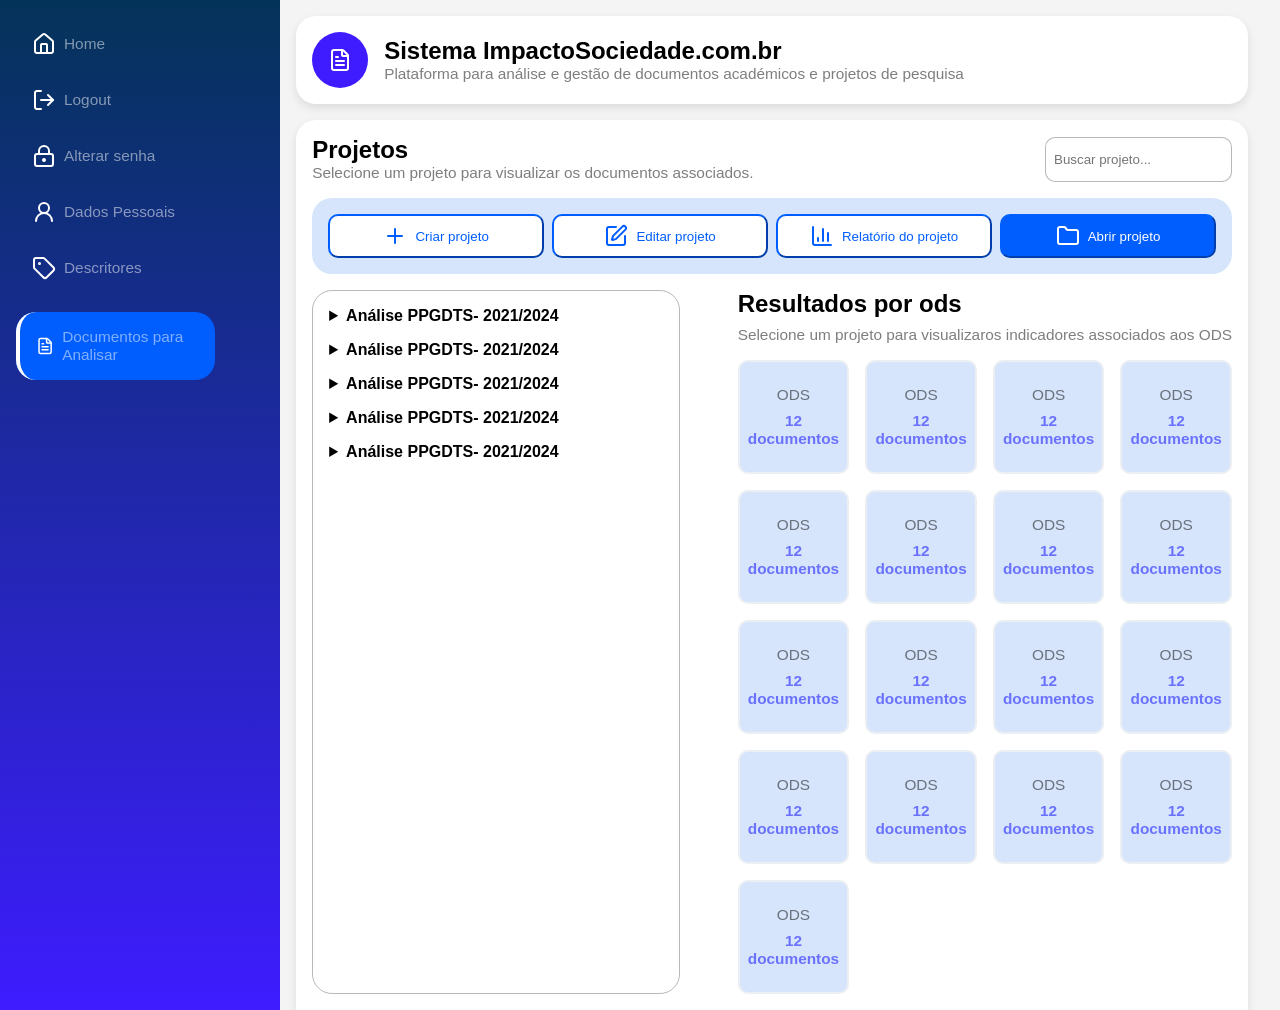
==== index.html @ 9b04154f "feat: add the base of the project" ====
<!doctype html>
<html lang="en">
  <head>
    <meta charset="UTF-8" />
    <meta name="viewport" content="width=device-width, initial-scale=1.0" />
    <title>Sistema ImpactoSociedade</title>
    <link rel="stylesheet" href="css/global.css" />
    <link rel="stylesheet" href="css/style.css" />
  </head>
  <body>
    <aside>
      <nav>
        <div class="links-container">
          <ul class="links">
            <li>
              <svg
                xmlns="http://www.w3.org/2000/svg"
                width="24"
                height="24"
                viewBox="0 0 24 24"
                fill="none"
                stroke="currentColor"
                stroke-width="2"
                stroke-linecap="round"
                stroke-linejoin="round"
                class="lucide lucide-house-icon lucide-house"
              >
                <path d="M15 21v-8a1 1 0 0 0-1-1h-4a1 1 0 0 0-1 1v8" />
                <path
                  d="M3 10a2 2 0 0 1 .709-1.528l7-6a2 2 0 0 1 2.582 0l7 6A2 2 0 0 1 21 10v9a2 2 0 0 1-2 2H5a2 2 0 0 1-2-2z"
                />
              </svg>
              <p class="link-name">Home</p>
            </li>
            <li>
              <svg
                xmlns="http://www.w3.org/2000/svg"
                width="24"
                height="24"
                viewBox="0 0 24 24"
                fill="none"
                stroke="currentColor"
                stroke-width="2"
                stroke-linecap="round"
                stroke-linejoin="round"
                class="lucide lucide-log-out-icon lucide-log-out"
              >
                <path d="m16 17 5-5-5-5" />
                <path d="M21 12H9" />
                <path d="M9 21H5a2 2 0 0 1-2-2V5a2 2 0 0 1 2-2h4" />
              </svg>
              <p class="link-name">Logout</p>
            </li>
            <li>
              <svg
                xmlns="http://www.w3.org/2000/svg"
                width="24"
                height="24"
                viewBox="0 0 24 24"
                fill="none"
                stroke="currentColor"
                stroke-width="2"
                stroke-linecap="round"
                stroke-linejoin="round"
                class="lucide lucide-lock-keyhole-icon lucide-lock-keyhole"
              >
                <circle cx="12" cy="16" r="1" />
                <rect x="3" y="10" width="18" height="12" rx="2" />
                <path d="M7 10V7a5 5 0 0 1 10 0v3" />
              </svg>
              <p class="link-name">Alterar senha</p>
            </li>
            <li>
              <svg
                xmlns="http://www.w3.org/2000/svg"
                width="24"
                height="24"
                viewBox="0 0 24 24"
                fill="none"
                stroke="currentColor"
                stroke-width="2"
                stroke-linecap="round"
                stroke-linejoin="round"
                class="lucide lucide-user-round-icon lucide-user-round"
              >
                <circle cx="12" cy="8" r="5" />
                <path d="M20 21a8 8 0 0 0-16 0" />
              </svg>
              <p class="link-name">Dados Pessoais</p>
            </li>
            <li>
              <svg
                xmlns="http://www.w3.org/2000/svg"
                width="24"
                height="24"
                viewBox="0 0 24 24"
                fill="none"
                stroke="currentColor"
                stroke-width="2"
                stroke-linecap="round"
                stroke-linejoin="round"
                class="lucide lucide-tag-icon lucide-tag"
              >
                <path
                  d="M12.586 2.586A2 2 0 0 0 11.172 2H4a2 2 0 0 0-2 2v7.172a2 2 0 0 0 .586 1.414l8.704 8.704a2.426 2.426 0 0 0 3.42 0l6.58-6.58a2.426 2.426 0 0 0 0-3.42z"
                />
                <circle cx="7.5" cy="7.5" r=".5" fill="currentColor" />
              </svg>
              <p class="link-name">Descritores</p>
            </li>
            <li class="to-analise-link">
              <div class="to-analise-link-container">
                <svg
                  xmlns="http://www.w3.org/2000/svg"
                  width="24"
                  height="24"
                  viewBox="0 0 24 24"
                  fill="none"
                  stroke="currentColor"
                  stroke-width="2"
                  stroke-linecap="round"
                  stroke-linejoin="round"
                  class="lucide lucide-file-text-icon lucide-file-text"
                >
                  <path
                    d="M6 22a2 2 0 0 1-2-2V4a2 2 0 0 1 2-2h8a2.4 2.4 0 0 1 1.704.706l3.588 3.588A2.4 2.4 0 0 1 20 8v12a2 2 0 0 1-2 2z"
                  />
                  <path d="M14 2v5a1 1 0 0 0 1 1h5" />
                  <path d="M10 9H8" />
                  <path d="M16 13H8" />
                  <path d="M16 17H8" />
                </svg>
                <p class="link-name">Documentos para Analisar</p>
              </div>
            </li>
          </ul>
        </div>
      </nav>
    </aside>
    <main>
      <header>
        <div class="header-content">
          <div class="logo-container">
            <svg
              xmlns="http://www.w3.org/2000/svg"
              width="24"
              height="24"
              viewBox="0 0 24 24"
              fill="none"
              stroke="currentColor"
              stroke-width="2"
              stroke-linecap="round"
              stroke-linejoin="round"
              class="lucide lucide-file-text-icon lucide-file-text"
            >
              <path
                d="M6 22a2 2 0 0 1-2-2V4a2 2 0 0 1 2-2h8a2.4 2.4 0 0 1 1.704.706l3.588 3.588A2.4 2.4 0 0 1 20 8v12a2 2 0 0 1-2 2z"
              />
              <path d="M14 2v5a1 1 0 0 0 1 1h5" />
              <path d="M10 9H8" />
              <path d="M16 13H8" />
              <path d="M16 17H8" />
            </svg>
          </div>
          <div class="title-info-container">
            <h1 class="title">Sistema ImpactoSociedade.com.br</h1>
            <p class="subtitle">
              Plataforma para análise e gestão de documentos académicos e
              projetos de pesquisa
            </p>
          </div>
        </div>
      </header>
      <section id="projects">
        <div class="projects-content">
          <div class="title-desc">
            <h1 class="title">Projetos</h1>
            <p class="subtitle">
              Selecione um projeto para visualizar os documentos associados.
            </p>
          </div>
          <input
            id="search-projects"
            type="text"
            placeholder="Buscar projeto..."
          />
        </div>
        <div class="actions-container">
          <div class="actions">
            <button class="action">
              <svg
                xmlns="http://www.w3.org/2000/svg"
                width="24"
                height="24"
                viewBox="0 0 24 24"
                fill="none"
                stroke="currentColor"
                stroke-width="2"
                stroke-linecap="round"
                stroke-linejoin="round"
                class="lucide lucide-plus-icon lucide-plus"
              >
                <path d="M5 12h14" />
                <path d="M12 5v14" /></svg
              >Criar projeto</button
            ><button class="action">
              <svg
                xmlns="http://www.w3.org/2000/svg"
                width="24"
                height="24"
                viewBox="0 0 24 24"
                fill="none"
                stroke="currentColor"
                stroke-width="2"
                stroke-linecap="round"
                stroke-linejoin="round"
                class="lucide lucide-square-pen-icon lucide-square-pen"
              >
                <path
                  d="M12 3H5a2 2 0 0 0-2 2v14a2 2 0 0 0 2 2h14a2 2 0 0 0 2-2v-7"
                />
                <path
                  d="M18.375 2.625a1 1 0 0 1 3 3l-9.013 9.014a2 2 0 0 1-.853.505l-2.873.84a.5.5 0 0 1-.62-.62l.84-2.873a2 2 0 0 1 .506-.852z"
                /></svg
              >Editar projeto</button
            ><button class="action">
              <svg
                xmlns="http://www.w3.org/2000/svg"
                width="24"
                height="24"
                viewBox="0 0 24 24"
                fill="none"
                stroke="currentColor"
                stroke-width="2"
                stroke-linecap="round"
                stroke-linejoin="round"
                class="lucide lucide-chart-column-icon lucide-chart-column"
              >
                <path d="M3 3v16a2 2 0 0 0 2 2h16" />
                <path d="M18 17V9" />
                <path d="M13 17V5" />
                <path d="M8 17v-3" /></svg
              >Relatório do projeto</button
            ><button class="action open-project">
              <svg
                xmlns="http://www.w3.org/2000/svg"
                width="24"
                height="24"
                viewBox="0 0 24 24"
                fill="none"
                stroke="currentColor"
                stroke-width="2"
                stroke-linecap="round"
                stroke-linejoin="round"
                class="lucide lucide-folder-icon lucide-folder"
              >
                <path
                  d="M20 20a2 2 0 0 0 2-2V8a2 2 0 0 0-2-2h-7.9a2 2 0 0 1-1.69-.9L9.6 3.9A2 2 0 0 0 7.93 3H4a2 2 0 0 0-2 2v13a2 2 0 0 0 2 2Z"
                /></svg
              >Abrir projeto
            </button>
          </div>
        </div>
        <div class="analysis-results-container">
          <div class="analysis-container">
            <div class="details-container">
              <details>
                <summary>Análise PPGDTS- 2021/2024</summary>
                <p>Este texto aparece quando o usuário clica.</p>
              </details>
              <details>
                <summary>Análise PPGDTS- 2021/2024</summary>
                <p>Este texto aparece quando o usuário clica.</p>
              </details>
              <details>
                <summary>Análise PPGDTS- 2021/2024</summary>
                <p>Este texto aparece quando o usuário clica.</p>
              </details>
              <details>
                <summary>Análise PPGDTS- 2021/2024</summary>
                <p>Este texto aparece quando o usuário clica.</p>
              </details>
              <details>
                <summary>Análise PPGDTS- 2021/2024</summary>
                <p>Este texto aparece quando o usuário clica.</p>
              </details>
            </div>
          </div>
          <div class="results-container">
            <div class="projects-title-container">
              <h1>Resultados por ods</h1>
              <p>
                Selecione um projeto para visualizaros indicadores associados
                aos ODS
              </p>
            </div>
            <div class="dashboard-content">
        <div class="statistics">
          <div class="card-statistics">
            <p>ODS</p>
            <p class="desc-card">12 documentos</p>
          </div><div class="card-statistics">
            <p>ODS</p>
            <p class="desc-card">12 documentos</p>
          </div><div class="card-statistics">
            <p>ODS</p>
            <p class="desc-card">12 documentos</p>
          </div><div class="card-statistics">
            <p>ODS</p>
            <p class="desc-card">12 documentos</p>
          </div><div class="card-statistics">
            <p>ODS</p>
            <p class="desc-card">12 documentos</p>
          </div><div class="card-statistics">
            <p>ODS</p>
            <p class="desc-card">12 documentos</p>
          </div><div class="card-statistics">
            <p>ODS</p>
            <p class="desc-card">12 documentos</p>
          </div><div class="card-statistics">
            <p>ODS</p>
            <p class="desc-card">12 documentos</p>
          </div><div class="card-statistics">
            <p>ODS</p>
            <p class="desc-card">12 documentos</p>
          </div><div class="card-statistics">
            <p>ODS</p>
            <p class="desc-card">12 documentos</p>
          </div><div class="card-statistics">
            <p>ODS</p>
            <p class="desc-card">12 documentos</p>
          </div><div class="card-statistics">
            <p>ODS</p>
            <p class="desc-card">12 documentos</p>
          </div><div class="card-statistics">
            <p>ODS</p>
            <p class="desc-card">12 documentos</p>
          </div><div class="card-statistics">
            <p>ODS</p>
            <p class="desc-card">12 documentos</p>
          </div><div class="card-statistics">
            <p>ODS</p>
            <p class="desc-card">12 documentos</p>
          </div><div class="card-statistics">
            <p>ODS</p>
            <p class="desc-card">12 documentos</p>
          </div><div class="card-statistics">
            <p>ODS</p>
            <p class="desc-card">12 documentos</p>
          </div>
          
        </div>
          </div>
        </div>
      </section>
    </main>
  </body>
</html>
---- css/global.css ----
:root {
    --space-xs: 0.25rem;
    --space-sm: 0.5rem;
    --space-md: 1rem;
    --space-lg: 1.5rem;
    --space-xl: 2rem;

    --color-grey: #f2f2f2c9;
    --color-dark-grey: #a5a5a5c9;
    --dark-blue: #043359;
    --blue: #3e1cff;
    --ligth-blue: #005eff;
}

* {
    margin: 0;
    padding: 0;
    box-sizing: border-box;
    font-family: Arial, Helvetica, sans-serif;
}

html,
body {
    min-height: 100vh;
}

body {
    display: flex;
    gap: var(--space-md);
    background-color: var(--color-grey);
}

h1,
h2,
h3 {
    font-weight: bold;
}

h1 {
    font-size: clamp(1.3rem, 2vw, 1.5rem);
}

h2 {
    font-size: clamp(1.1rem, 2vw, 1.2rem);
}

p {
    font-size: clamp(0.95rem, 1.2vw, 1rem);
    opacity: 0.5;
}

small {
    font-size: clamp(0.8rem, 1vw, 0.875rem);
}

aside {
    background: linear-gradient(to bottom, var(--dark-blue), var(--blue));
    padding: var(--space-md) 0;
    flex-shrink: 0;
}

.links-container {
    padding: var(--space-md);
}

ul {
    list-style: none;
    color: #fff;
}

.links {
    display: flex;
    flex-direction: column;
    gap: var(--space-xl);
}

li {
    display: flex;
    align-items: center;
    gap: var(--space-sm);
}

.to-analise-link-container {
    display: flex;
    align-items: center;
    gap: var(--space-sm);
    padding: var(--space-md);
    border-left: 4px solid #fff;
    border-radius: 20px;
}

.to-analise-link {
    width: 80%;
    background-color: var(--ligth-blue);
    border-radius: 20px;
}

.link-name:hover {
    text-decoration: underline;
}

.links li:not([class]) {
    padding-left: var(--space-md);
}

main {
    flex: 1;
    min-width: 0;
    display: flex;
    flex-direction: column;
    gap: var(--space-md);
    margin-top: var(--space-md);
    padding-right: var(--space-xl);
}

header {
    width: 100%;
    background-color: #fff;
    padding: var(--space-md);
    border-radius: 20px;
    box-shadow: 0 4px 10px rgba(0, 0, 0, 0.1);
}

.header-content {
    display: flex;
    align-items: center;
    gap: var(--space-md);
    min-width: 0;
}

.logo-container {
    background-color: var(--blue);
    padding: var(--space-md);
    border-radius: 50%;
    display: flex;
    align-items: center;
    justify-content: center;
    color: #fff;
    aspect-ratio: 1 / 1;
    flex-shrink: 0;
}

.title {
    min-width: 0;
    overflow-wrap: anywhere;
}

@media (max-width: 768px) {
    .link-name {
        display: none;
    }

    #search-input{
        width: 15vw;
    }

    .analysis-results-container{
        flex-direction: column;
        width: 100%;
    }

    .analysis-container{
        width: 100% !important; 
    }
}



@media (max-width: 425px) {
    .header-content{
        flex-direction: column;
    }
    
    .projects-content{
        display: flex;
        align-items: center !important;
        justify-content: center !important;
        gap: var(--space-sm);
    }

    #search-projects{
        width: 100%;
    }

    .title, .subtitle{
        text-align: center;
    }

    .projects-content{
        flex-wrap: wrap;
        align-items: center;
    }

    #search-input{
        width: 100%;
    }
}
---- css/style.css ----
#projects{
    width: 100%;
    background-color: #fff;
    padding: var(--space-md);
    border-top-left-radius: 20px;
    border-top-right-radius: 20px;
    box-shadow: 0 4px 10px rgba(0, 0, 0, 0.1);
    display: flex;
    flex-direction: column;
    gap: var(--space-md);
}

.projects-content{
    display: flex;
    justify-content: space-between;
    align-items: center;
}

#search-projects{
    height: 5vh;
    border-radius: 10px;
    border: var(--color-dark-grey) 1px solid;
    padding: var(--space-sm);
}

.actions{
    display: flex;
    flex-direction: row;
    flex-wrap: wrap;
    background-color: #d6e5fc;
    gap: var(--space-sm);
    padding: var(--space-md);
    border-radius: 20px;
}

.action{
    display: flex;
    flex: 1;
    align-items: center;
    justify-content: center;
    gap: var(--space-sm);
    border-color: var(--ligth-blue);
    border-radius: 10px;
    background-color: #fff;
    padding: var(--space-sm);
}

.action > svg, .action{
    color: var(--ligth-blue);
}

.open-project{
    
    background-color: var(--ligth-blue);
    color: #fff;
}

.open-project > svg{
    color: #fff;
}

.analysis-results-container{
    display: flex;
    justify-content: space-between;
    gap: var(--space-md);
}   

.analysis-container{
    display: flex;
    flex-direction: column;
    gap: var(--space-md);
    border: var(--color-dark-grey) 1px solid;
    border-radius: 20px;
    width: 40%;
}

.details-container{
    display: flex;
    padding: var(--space-md);
    flex-direction: column;
    gap: var(--space-md);
}

summary{
    font-weight: bold;
}

.dashboard-content {
    margin-top: var(--space-md);
}

.statistics {
    display: grid;
    grid-template-columns: repeat(auto-fit, minmax(100px, 1fr));
    gap: var(--space-md);
}
.card-statistics {
    aspect-ratio: 1/1;
    display: flex;
    flex-direction: column;
    align-items: center;
    text-align: center;
    background-color: #d6e5fc;
    border: 2px solid var(--color-grey);
    border-radius: 10px;
    padding: var(--space-lg);
    gap: var(--space-sm);
}

.desc-card{
    color: #00ff;
    font-weight: bold;
}

.projects-title-container{
    display: flex;
    flex-direction: column;
    gap: var(--space-sm);
}
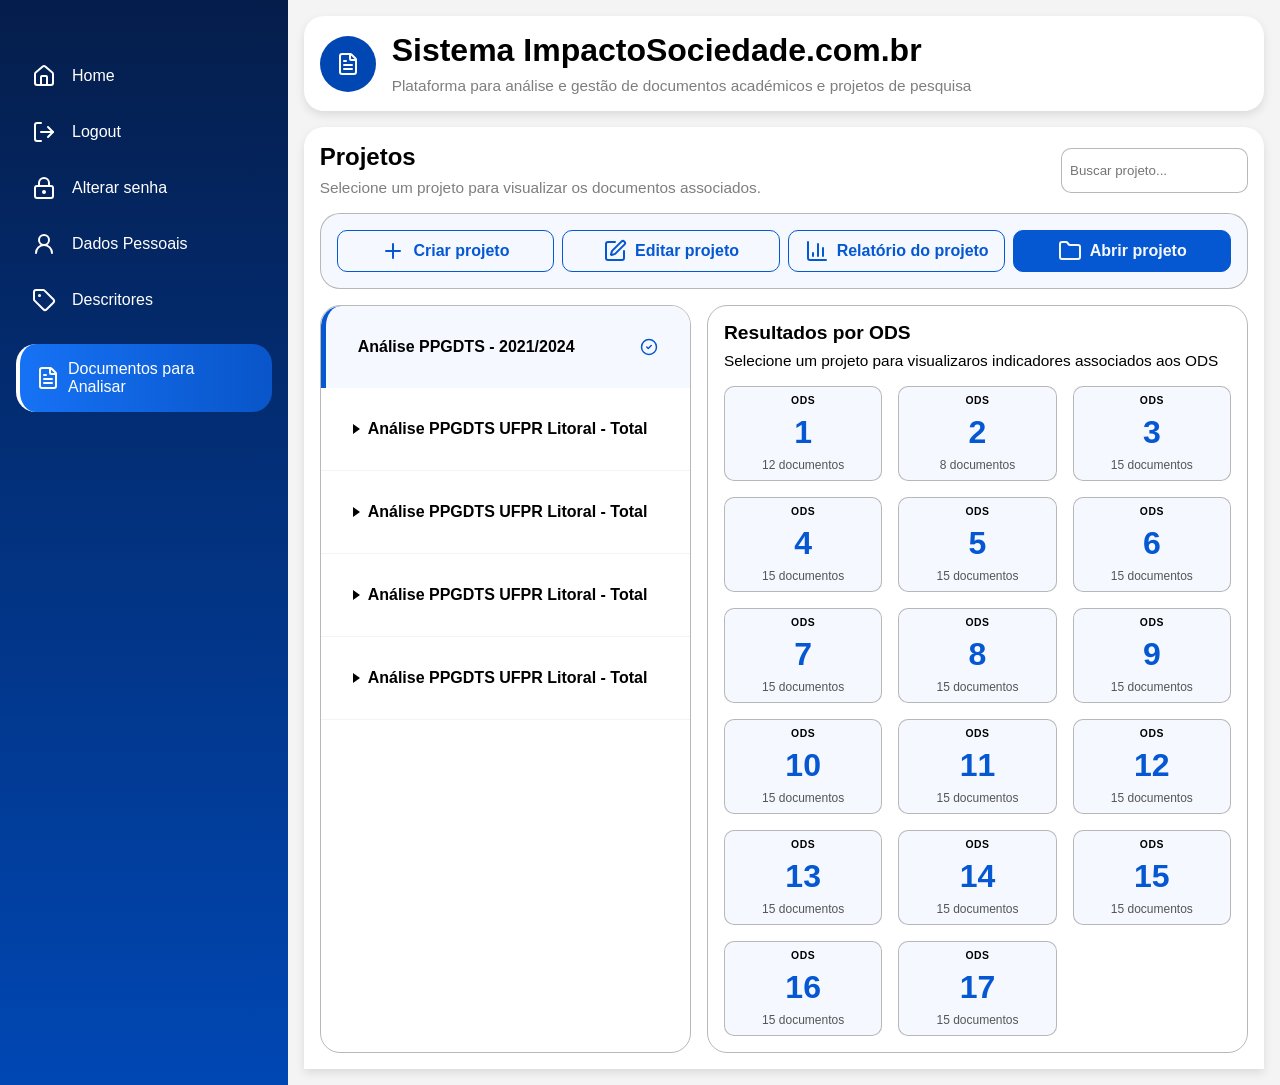
==== commit f2311c2d: "feat: almost finish index.html" ====
--- a/index.html
+++ b/index.html
@@ -1,358 +1,286 @@
 <!doctype html>
 <html lang="en">
-  <head>
-    <meta charset="UTF-8" />
-    <meta name="viewport" content="width=device-width, initial-scale=1.0" />
-    <title>Sistema ImpactoSociedade</title>
-    <link rel="stylesheet" href="css/global.css" />
-    <link rel="stylesheet" href="css/style.css" />
-  </head>
-  <body>
-    <aside>
-      <nav>
-        <div class="links-container">
-          <ul class="links">
-            <li>
-              <svg
-                xmlns="http://www.w3.org/2000/svg"
-                width="24"
-                height="24"
-                viewBox="0 0 24 24"
-                fill="none"
-                stroke="currentColor"
-                stroke-width="2"
-                stroke-linecap="round"
-                stroke-linejoin="round"
-                class="lucide lucide-house-icon lucide-house"
-              >
-                <path d="M15 21v-8a1 1 0 0 0-1-1h-4a1 1 0 0 0-1 1v8" />
-                <path
-                  d="M3 10a2 2 0 0 1 .709-1.528l7-6a2 2 0 0 1 2.582 0l7 6A2 2 0 0 1 21 10v9a2 2 0 0 1-2 2H5a2 2 0 0 1-2-2z"
-                />
-              </svg>
-              <p class="link-name">Home</p>
-            </li>
-            <li>
-              <svg
-                xmlns="http://www.w3.org/2000/svg"
-                width="24"
-                height="24"
-                viewBox="0 0 24 24"
-                fill="none"
-                stroke="currentColor"
-                stroke-width="2"
-                stroke-linecap="round"
-                stroke-linejoin="round"
-                class="lucide lucide-log-out-icon lucide-log-out"
-              >
-                <path d="m16 17 5-5-5-5" />
-                <path d="M21 12H9" />
-                <path d="M9 21H5a2 2 0 0 1-2-2V5a2 2 0 0 1 2-2h4" />
-              </svg>
-              <p class="link-name">Logout</p>
-            </li>
-            <li>
-              <svg
-                xmlns="http://www.w3.org/2000/svg"
-                width="24"
-                height="24"
-                viewBox="0 0 24 24"
-                fill="none"
-                stroke="currentColor"
-                stroke-width="2"
-                stroke-linecap="round"
-                stroke-linejoin="round"
-                class="lucide lucide-lock-keyhole-icon lucide-lock-keyhole"
-              >
-                <circle cx="12" cy="16" r="1" />
-                <rect x="3" y="10" width="18" height="12" rx="2" />
-                <path d="M7 10V7a5 5 0 0 1 10 0v3" />
-              </svg>
-              <p class="link-name">Alterar senha</p>
-            </li>
-            <li>
-              <svg
-                xmlns="http://www.w3.org/2000/svg"
-                width="24"
-                height="24"
-                viewBox="0 0 24 24"
-                fill="none"
-                stroke="currentColor"
-                stroke-width="2"
-                stroke-linecap="round"
-                stroke-linejoin="round"
-                class="lucide lucide-user-round-icon lucide-user-round"
-              >
-                <circle cx="12" cy="8" r="5" />
-                <path d="M20 21a8 8 0 0 0-16 0" />
-              </svg>
-              <p class="link-name">Dados Pessoais</p>
-            </li>
-            <li>
-              <svg
-                xmlns="http://www.w3.org/2000/svg"
-                width="24"
-                height="24"
-                viewBox="0 0 24 24"
-                fill="none"
-                stroke="currentColor"
-                stroke-width="2"
-                stroke-linecap="round"
-                stroke-linejoin="round"
-                class="lucide lucide-tag-icon lucide-tag"
-              >
-                <path
-                  d="M12.586 2.586A2 2 0 0 0 11.172 2H4a2 2 0 0 0-2 2v7.172a2 2 0 0 0 .586 1.414l8.704 8.704a2.426 2.426 0 0 0 3.42 0l6.58-6.58a2.426 2.426 0 0 0 0-3.42z"
-                />
-                <circle cx="7.5" cy="7.5" r=".5" fill="currentColor" />
-              </svg>
-              <p class="link-name">Descritores</p>
-            </li>
-            <li class="to-analise-link">
-              <div class="to-analise-link-container">
-                <svg
-                  xmlns="http://www.w3.org/2000/svg"
-                  width="24"
-                  height="24"
-                  viewBox="0 0 24 24"
-                  fill="none"
-                  stroke="currentColor"
-                  stroke-width="2"
-                  stroke-linecap="round"
-                  stroke-linejoin="round"
-                  class="lucide lucide-file-text-icon lucide-file-text"
-                >
-                  <path
-                    d="M6 22a2 2 0 0 1-2-2V4a2 2 0 0 1 2-2h8a2.4 2.4 0 0 1 1.704.706l3.588 3.588A2.4 2.4 0 0 1 20 8v12a2 2 0 0 1-2 2z"
-                  />
-                  <path d="M14 2v5a1 1 0 0 0 1 1h5" />
-                  <path d="M10 9H8" />
-                  <path d="M16 13H8" />
-                  <path d="M16 17H8" />
-                </svg>
-                <p class="link-name">Documentos para Analisar</p>
-              </div>
-            </li>
-          </ul>
-        </div>
-      </nav>
-    </aside>
-    <main>
-      <header>
-        <div class="header-content">
-          <div class="logo-container">
-            <svg
-              xmlns="http://www.w3.org/2000/svg"
-              width="24"
-              height="24"
-              viewBox="0 0 24 24"
-              fill="none"
-              stroke="currentColor"
-              stroke-width="2"
-              stroke-linecap="round"
-              stroke-linejoin="round"
-              class="lucide lucide-file-text-icon lucide-file-text"
-            >
-              <path
-                d="M6 22a2 2 0 0 1-2-2V4a2 2 0 0 1 2-2h8a2.4 2.4 0 0 1 1.704.706l3.588 3.588A2.4 2.4 0 0 1 20 8v12a2 2 0 0 1-2 2z"
-              />
+
+<head>
+  <meta charset="UTF-8" />
+  <meta name="viewport" content="width=device-width, initial-scale=1.0" />
+  <title>Sistema ImpactoSociedade</title>
+  <link rel="stylesheet" href="css/global.css" />
+  <link rel="stylesheet" href="css/style.css" />
+</head>
+
+<body>
+  <aside>
+    <nav>
+      <div class="links-container">
+        <ul class="links">
+          <li>
+            <svg xmlns="http://www.w3.org/2000/svg" width="24" height="24" viewBox="0 0 24 24" fill="none"
+              stroke="currentColor" stroke-width="2" stroke-linecap="round" stroke-linejoin="round"
+              class="lucide lucide-house-icon lucide-house">
+              <path d="M15 21v-8a1 1 0 0 0-1-1h-4a1 1 0 0 0-1 1v8" />
+              <path
+                d="M3 10a2 2 0 0 1 .709-1.528l7-6a2 2 0 0 1 2.582 0l7 6A2 2 0 0 1 21 10v9a2 2 0 0 1-2 2H5a2 2 0 0 1-2-2z" />
+            </svg>
+            <a href="#" class="link-name">Home</a>
+          </li>
+          <li>
+            <svg xmlns="http://www.w3.org/2000/svg" width="24" height="24" viewBox="0 0 24 24" fill="none"
+              stroke="currentColor" stroke-width="2" stroke-linecap="round" stroke-linejoin="round"
+              class="lucide lucide-log-out-icon lucide-log-out">
+              <path d="m16 17 5-5-5-5" />
+              <path d="M21 12H9" />
+              <path d="M9 21H5a2 2 0 0 1-2-2V5a2 2 0 0 1 2-2h4" />
+            </svg>
+            <a href="#" class="link-name">Logout</a>
+          </li>
+          <li>
+            <svg xmlns="http://www.w3.org/2000/svg" width="24" height="24" viewBox="0 0 24 24" fill="none"
+              stroke="currentColor" stroke-width="2" stroke-linecap="round" stroke-linejoin="round"
+              class="lucide lucide-lock-keyhole-icon lucide-lock-keyhole">
+              <circle cx="12" cy="16" r="1" />
+              <rect x="3" y="10" width="18" height="12" rx="2" />
+              <path d="M7 10V7a5 5 0 0 1 10 0v3" />
+            </svg>
+            <a href="#" class="link-name">Alterar senha</a>
+          </li>
+          <li>
+            <svg xmlns="http://www.w3.org/2000/svg" width="24" height="24" viewBox="0 0 24 24" fill="none"
+              stroke="currentColor" stroke-width="2" stroke-linecap="round" stroke-linejoin="round"
+              class="lucide lucide-user-round-icon lucide-user-round">
+              <circle cx="12" cy="8" r="5" />
+              <path d="M20 21a8 8 0 0 0-16 0" />
+            </svg>
+            <a href="#" class="link-name">Dados Pessoais</a>
+          </li>
+          <li>
+            <svg xmlns="http://www.w3.org/2000/svg" width="24" height="24" viewBox="0 0 24 24" fill="none"
+              stroke="currentColor" stroke-width="2" stroke-linecap="round" stroke-linejoin="round"
+              class="lucide lucide-tag-icon lucide-tag">
+              <path
+                d="M12.586 2.586A2 2 0 0 0 11.172 2H4a2 2 0 0 0-2 2v7.172a2 2 0 0 0 .586 1.414l8.704 8.704a2.426 2.426 0 0 0 3.42 0l6.58-6.58a2.426 2.426 0 0 0 0-3.42z" />
+              <circle cx="7.5" cy="7.5" r=".5" fill="currentColor" />
+            </svg>
+            <a href="#" class="link-name">Descritores</a>
+          </li>
+          <li class="to-analise-link">
+            <svg xmlns="http://www.w3.org/2000/svg" width="24" height="24" viewBox="0 0 24 24" fill="none"
+              stroke="currentColor" stroke-width="2" stroke-linecap="round" stroke-linejoin="round"
+              class="lucide lucide-file-text-icon lucide-file-text">
+              <path
+                d="M6 22a2 2 0 0 1-2-2V4a2 2 0 0 1 2-2h8a2.4 2.4 0 0 1 1.704.706l3.588 3.588A2.4 2.4 0 0 1 20 8v12a2 2 0 0 1-2 2z" />
               <path d="M14 2v5a1 1 0 0 0 1 1h5" />
               <path d="M10 9H8" />
               <path d="M16 13H8" />
               <path d="M16 17H8" />
             </svg>
+            <a href="#" class="link-name">Documentos para Analisar</a>
+          </li>
+        </ul>
+      </div>
+    </nav>
+  </aside>
+  <main>
+    <header>
+      <div class="header-content">
+        <div class="logo-container">
+          <svg xmlns="http://www.w3.org/2000/svg" width="24" height="24" viewBox="0 0 24 24" fill="none"
+            stroke="currentColor" stroke-width="2" stroke-linecap="round" stroke-linejoin="round"
+            class="lucide lucide-file-text-icon lucide-file-text">
+            <path
+              d="M6 22a2 2 0 0 1-2-2V4a2 2 0 0 1 2-2h8a2.4 2.4 0 0 1 1.704.706l3.588 3.588A2.4 2.4 0 0 1 20 8v12a2 2 0 0 1-2 2z" />
+            <path d="M14 2v5a1 1 0 0 0 1 1h5" />
+            <path d="M10 9H8" />
+            <path d="M16 13H8" />
+            <path d="M16 17H8" />
+          </svg>
+        </div>
+        <div class="title-info-container">
+          <h1 class="title">Sistema ImpactoSociedade.com.br</h1>
+          <p class="subtitle">
+            Plataforma para análise e gestão de documentos académicos e
+            projetos de pesquisa
+          </p>
+        </div>
+      </div>
+    </header>
+    <section id="projects">
+      <div class="projects-content">
+        <div class="title-info-container">
+          <h2 class="title">Projetos</h2>
+          <p class="subtitle">
+            Selecione um projeto para visualizar os documentos associados.
+          </p>
+        </div>
+        <input id="search-projects" type="text" placeholder="Buscar projeto..." />
+      </div>
+      <div class="actions-container">
+        <div class="actions">
+          <button class="action">
+            <svg xmlns="http://www.w3.org/2000/svg" width="24" height="24" viewBox="0 0 24 24" fill="none"
+              stroke="currentColor" stroke-width="2" stroke-linecap="round" stroke-linejoin="round"
+              class="lucide lucide-plus-icon lucide-plus">
+              <path d="M5 12h14" />
+              <path d="M12 5v14" />
+            </svg>Criar projeto</button><button class="action">
+            <svg xmlns="http://www.w3.org/2000/svg" width="24" height="24" viewBox="0 0 24 24" fill="none"
+              stroke="currentColor" stroke-width="2" stroke-linecap="round" stroke-linejoin="round"
+              class="lucide lucide-square-pen-icon lucide-square-pen">
+              <path d="M12 3H5a2 2 0 0 0-2 2v14a2 2 0 0 0 2 2h14a2 2 0 0 0 2-2v-7" />
+              <path
+                d="M18.375 2.625a1 1 0 0 1 3 3l-9.013 9.014a2 2 0 0 1-.853.505l-2.873.84a.5.5 0 0 1-.62-.62l.84-2.873a2 2 0 0 1 .506-.852z" />
+            </svg>Editar projeto</button><button class="action">
+            <svg xmlns="http://www.w3.org/2000/svg" width="24" height="24" viewBox="0 0 24 24" fill="none"
+              stroke="currentColor" stroke-width="2" stroke-linecap="round" stroke-linejoin="round"
+              class="lucide lucide-chart-column-icon lucide-chart-column">
+              <path d="M3 3v16a2 2 0 0 0 2 2h16" />
+              <path d="M18 17V9" />
+              <path d="M13 17V5" />
+              <path d="M8 17v-3" />
+            </svg>Relatório do projeto</button><button class="action open-project">
+            <svg xmlns="http://www.w3.org/2000/svg" width="24" height="24" viewBox="0 0 24 24" fill="none"
+              stroke="currentColor" stroke-width="2" stroke-linecap="round" stroke-linejoin="round"
+              class="lucide lucide-folder-icon lucide-folder">
+              <path
+                d="M20 20a2 2 0 0 0 2-2V8a2 2 0 0 0-2-2h-7.9a2 2 0 0 1-1.69-.9L9.6 3.9A2 2 0 0 0 7.93 3H4a2 2 0 0 0-2 2v13a2 2 0 0 0 2 2Z" />
+            </svg>Abrir projeto
+          </button>
+        </div>
+      </div>
+      <div class="analysis-results-container">
+        <div class="analysis-container">
+          <div class="details-container">
+            <details class="selected">
+              <summary>
+                Análise PPGDTS - 2021/2024
+                <svg xmlns="http://www.w3.org/2000/svg" width="18" height="18" viewBox="0 0 24 24" fill="none"
+                  stroke="currentColor" stroke-width="2" stroke-linecap="round" stroke-linejoin="round"
+                  class="lucide lucide-circle-check icon-selected">
+                  <circle cx="12" cy="12" r="10" />
+                  <path d="m9 12 2 2 4-4" />
+                </svg>
+              </summary>
+              <p>Este texto aparece quando o usuário clica.</p>
+            </details>
+            <details>
+              <summary>Análise PPGDTS UFPR Litoral - Total</summary>
+              <p>Este texto aparece quando o usuário clica.</p>
+            </details>
+            <details>
+              <summary>Análise PPGDTS UFPR Litoral - Total</summary>
+              <p>Este texto aparece quando o usuário clica.</p>
+            </details>
+            <details>
+              <summary>Análise PPGDTS UFPR Litoral - Total</summary>
+              <p>Este texto aparece quando o usuário clica.</p>
+            </details>
+            <details>
+              <summary>Análise PPGDTS UFPR Litoral - Total</summary>
+              <p>Este texto aparece quando o usuário clica.</p>
+            </details>
           </div>
-          <div class="title-info-container">
-            <h1 class="title">Sistema ImpactoSociedade.com.br</h1>
-            <p class="subtitle">
-              Plataforma para análise e gestão de documentos académicos e
-              projetos de pesquisa
+        </div>
+        <div class="results-container">
+          <div class="projects-title-container">
+            <h3>Resultados por ODS</h3>
+            <p>
+              Selecione um projeto para visualizaros indicadores associados
+              aos ODS
             </p>
           </div>
-        </div>
-      </header>
-      <section id="projects">
-        <div class="projects-content">
-          <div class="title-desc">
-            <h1 class="title">Projetos</h1>
-            <p class="subtitle">
-              Selecione um projeto para visualizar os documentos associados.
-            </p>
-          </div>
-          <input
-            id="search-projects"
-            type="text"
-            placeholder="Buscar projeto..."
-          />
-        </div>
-        <div class="actions-container">
-          <div class="actions">
-            <button class="action">
-              <svg
-                xmlns="http://www.w3.org/2000/svg"
-                width="24"
-                height="24"
-                viewBox="0 0 24 24"
-                fill="none"
-                stroke="currentColor"
-                stroke-width="2"
-                stroke-linecap="round"
-                stroke-linejoin="round"
-                class="lucide lucide-plus-icon lucide-plus"
-              >
-                <path d="M5 12h14" />
-                <path d="M12 5v14" /></svg
-              >Criar projeto</button
-            ><button class="action">
-              <svg
-                xmlns="http://www.w3.org/2000/svg"
-                width="24"
-                height="24"
-                viewBox="0 0 24 24"
-                fill="none"
-                stroke="currentColor"
-                stroke-width="2"
-                stroke-linecap="round"
-                stroke-linejoin="round"
-                class="lucide lucide-square-pen-icon lucide-square-pen"
-              >
-                <path
-                  d="M12 3H5a2 2 0 0 0-2 2v14a2 2 0 0 0 2 2h14a2 2 0 0 0 2-2v-7"
-                />
-                <path
-                  d="M18.375 2.625a1 1 0 0 1 3 3l-9.013 9.014a2 2 0 0 1-.853.505l-2.873.84a.5.5 0 0 1-.62-.62l.84-2.873a2 2 0 0 1 .506-.852z"
-                /></svg
-              >Editar projeto</button
-            ><button class="action">
-              <svg
-                xmlns="http://www.w3.org/2000/svg"
-                width="24"
-                height="24"
-                viewBox="0 0 24 24"
-                fill="none"
-                stroke="currentColor"
-                stroke-width="2"
-                stroke-linecap="round"
-                stroke-linejoin="round"
-                class="lucide lucide-chart-column-icon lucide-chart-column"
-              >
-                <path d="M3 3v16a2 2 0 0 0 2 2h16" />
-                <path d="M18 17V9" />
-                <path d="M13 17V5" />
-                <path d="M8 17v-3" /></svg
-              >Relatório do projeto</button
-            ><button class="action open-project">
-              <svg
-                xmlns="http://www.w3.org/2000/svg"
-                width="24"
-                height="24"
-                viewBox="0 0 24 24"
-                fill="none"
-                stroke="currentColor"
-                stroke-width="2"
-                stroke-linecap="round"
-                stroke-linejoin="round"
-                class="lucide lucide-folder-icon lucide-folder"
-              >
-                <path
-                  d="M20 20a2 2 0 0 0 2-2V8a2 2 0 0 0-2-2h-7.9a2 2 0 0 1-1.69-.9L9.6 3.9A2 2 0 0 0 7.93 3H4a2 2 0 0 0-2 2v13a2 2 0 0 0 2 2Z"
-                /></svg
-              >Abrir projeto
-            </button>
-          </div>
-        </div>
-        <div class="analysis-results-container">
-          <div class="analysis-container">
-            <div class="details-container">
-              <details>
-                <summary>Análise PPGDTS- 2021/2024</summary>
-                <p>Este texto aparece quando o usuário clica.</p>
-              </details>
-              <details>
-                <summary>Análise PPGDTS- 2021/2024</summary>
-                <p>Este texto aparece quando o usuário clica.</p>
-              </details>
-              <details>
-                <summary>Análise PPGDTS- 2021/2024</summary>
-                <p>Este texto aparece quando o usuário clica.</p>
-              </details>
-              <details>
-                <summary>Análise PPGDTS- 2021/2024</summary>
-                <p>Este texto aparece quando o usuário clica.</p>
-              </details>
-              <details>
-                <summary>Análise PPGDTS- 2021/2024</summary>
-                <p>Este texto aparece quando o usuário clica.</p>
-              </details>
+          <div class="dashboard-content">
+            <div class="statistics">
+              <div class="card-statistics">
+                <small class="ods-label">ODS</small>
+                <p class="ods-number">1</p>
+                <p class="desc-card">12 documentos</p>
+              </div>
+              <div class="card-statistics">
+                <small class="ods-label">ODS</small>
+                <p class="ods-number">2</p>
+                <p class="desc-card">8 documentos</p>
+              </div>
+              <div class="card-statistics">
+                <small class="ods-label">ODS</small>
+                <p class="ods-number">3</p>
+                <p class="desc-card">15 documentos</p>
+              </div>
+              <div class="card-statistics">
+                <small class="ods-label">ODS</small>
+                <p class="ods-number">4</p>
+                <p class="desc-card">15 documentos</p>
+              </div>
+              <div class="card-statistics">
+                <small class="ods-label">ODS</small>
+                <p class="ods-number">5</p>
+                <p class="desc-card">15 documentos</p>
+              </div>
+              <div class="card-statistics">
+                <small class="ods-label">ODS</small>
+                <p class="ods-number">6</p>
+                <p class="desc-card">15 documentos</p>
+              </div>
+              <div class="card-statistics">
+                <small class="ods-label">ODS</small>
+                <p class="ods-number">7</p>
+                <p class="desc-card">15 documentos</p>
+              </div>
+              <div class="card-statistics">
+                <small class="ods-label">ODS</small>
+                <p class="ods-number">8</p>
+                <p class="desc-card">15 documentos</p>
+              </div>
+              <div class="card-statistics">
+                <small class="ods-label">ODS</small>
+                <p class="ods-number">9</p>
+                <p class="desc-card">15 documentos</p>
+              </div>
+              <div class="card-statistics">
+                <small class="ods-label">ODS</small>
+                <p class="ods-number">10</p>
+                <p class="desc-card">15 documentos</p>
+              </div>
+              <div class="card-statistics">
+                <small class="ods-label">ODS</small>
+                <p class="ods-number">11</p>
+                <p class="desc-card">15 documentos</p>
+              </div>
+              <div class="card-statistics">
+                <small class="ods-label">ODS</small>
+                <p class="ods-number">12</p>
+                <p class="desc-card">15 documentos</p>
+              </div>
+              <div class="card-statistics">
+                <small class="ods-label">ODS</small>
+                <p class="ods-number">13</p>
+                <p class="desc-card">15 documentos</p>
+              </div>
+              <div class="card-statistics">
+                <small class="ods-label">ODS</small>
+                <p class="ods-number">14</p>
+                <p class="desc-card">15 documentos</p>
+              </div>
+              <div class="card-statistics">
+                <small class="ods-label">ODS</small>
+                <p class="ods-number">15</p>
+                <p class="desc-card">15 documentos</p>
+              </div>
+              <div class="card-statistics">
+                <small class="ods-label">ODS</small>
+                <p class="ods-number">16</p>
+                <p class="desc-card">15 documentos</p>
+              </div>
+              <div class="card-statistics">
+                <small class="ods-label">ODS</small>
+                <p class="ods-number">17</p>
+                <p class="desc-card">15 documentos</p>
+              </div>
+
             </div>
           </div>
-          <div class="results-container">
-            <div class="projects-title-container">
-              <h1>Resultados por ods</h1>
-              <p>
-                Selecione um projeto para visualizaros indicadores associados
-                aos ODS
-              </p>
-            </div>
-            <div class="dashboard-content">
-        <div class="statistics">
-          <div class="card-statistics">
-            <p>ODS</p>
-            <p class="desc-card">12 documentos</p>
-          </div><div class="card-statistics">
-            <p>ODS</p>
-            <p class="desc-card">12 documentos</p>
-          </div><div class="card-statistics">
-            <p>ODS</p>
-            <p class="desc-card">12 documentos</p>
-          </div><div class="card-statistics">
-            <p>ODS</p>
-            <p class="desc-card">12 documentos</p>
-          </div><div class="card-statistics">
-            <p>ODS</p>
-            <p class="desc-card">12 documentos</p>
-          </div><div class="card-statistics">
-            <p>ODS</p>
-            <p class="desc-card">12 documentos</p>
-          </div><div class="card-statistics">
-            <p>ODS</p>
-            <p class="desc-card">12 documentos</p>
-          </div><div class="card-statistics">
-            <p>ODS</p>
-            <p class="desc-card">12 documentos</p>
-          </div><div class="card-statistics">
-            <p>ODS</p>
-            <p class="desc-card">12 documentos</p>
-          </div><div class="card-statistics">
-            <p>ODS</p>
-            <p class="desc-card">12 documentos</p>
-          </div><div class="card-statistics">
-            <p>ODS</p>
-            <p class="desc-card">12 documentos</p>
-          </div><div class="card-statistics">
-            <p>ODS</p>
-            <p class="desc-card">12 documentos</p>
-          </div><div class="card-statistics">
-            <p>ODS</p>
-            <p class="desc-card">12 documentos</p>
-          </div><div class="card-statistics">
-            <p>ODS</p>
-            <p class="desc-card">12 documentos</p>
-          </div><div class="card-statistics">
-            <p>ODS</p>
-            <p class="desc-card">12 documentos</p>
-          </div><div class="card-statistics">
-            <p>ODS</p>
-            <p class="desc-card">12 documentos</p>
-          </div><div class="card-statistics">
-            <p>ODS</p>
-            <p class="desc-card">12 documentos</p>
-          </div>
-          
-        </div>
-          </div>
-        </div>
-      </section>
-    </main>
-  </body>
-</html>
+        </div>
+    </section>
+  </main>
+</body>
+
+</html>
--- a/css/global.css
+++ b/css/global.css
@@ -7,9 +7,13 @@
 
     --color-grey: #f2f2f2c9;
     --color-dark-grey: #a5a5a5c9;
-    --dark-blue: #043359;
-    --blue: #3e1cff;
-    --ligth-blue: #005eff;
+
+    --dark-blue: #051d4b;
+    --blue: #0047b4;
+    --ligth-blue: #1672f5;
+    --gradient-blue: #0955c9;
+    --actions-bkg-blue: #f5f9ff;
+    --btn-blue: #0557d2;
 }
 
 * {
@@ -26,31 +30,41 @@
 
 body {
     display: flex;
-    gap: var(--space-md);
     background-color: var(--color-grey);
 }
 
 h1,
-h2,
-h3 {
+h2 {
     font-weight: bold;
 }
 
 h1 {
-    font-size: clamp(1.3rem, 2vw, 1.5rem);
+    font-size: clamp(1.5rem, 2.5vw, 2rem);
 }
 
 h2 {
-    font-size: clamp(1.1rem, 2vw, 1.2rem);
+     font-size: clamp(1.3rem, 2vw, 1.5rem);
+}
+
+h3{
+     font-size: clamp(1.1rem, 2vw, 1.2rem);
 }
 
 p {
     font-size: clamp(0.95rem, 1.2vw, 1rem);
-    opacity: 0.5;
 }
 
 small {
     font-size: clamp(0.8rem, 1vw, 0.875rem);
+}
+
+a {
+    text-decoration: none;
+}
+
+button {
+    all: unset;
+    cursor: pointer;
 }
 
 aside {
@@ -60,6 +74,7 @@
 }
 
 .links-container {
+    margin-top: var(--space-xl);
     padding: var(--space-md);
 }
 
@@ -68,6 +83,11 @@
     color: #fff;
 }
 
+.link-name {
+    color: #fff;
+    font-weight: 500;
+}
+
 .links {
     display: flex;
     flex-direction: column;
@@ -77,22 +97,27 @@
 li {
     display: flex;
     align-items: center;
+    gap: var(--space-md);
+}
+
+svg {
+    aspect-ratio: 1/1;
+}
+
+.to-analise-link {
+    padding: var(--space-md);
+    background: linear-gradient(to right, var(--ligth-blue), var(--gradient-blue));
+    border-radius: 20px;
+    display: flex;
+    align-items: center;
     gap: var(--space-sm);
-}
-
-.to-analise-link-container {
-    display: flex;
-    align-items: center;
-    gap: var(--space-sm);
-    padding: var(--space-md);
+    padding: var(--space-md); 
     border-left: 4px solid #fff;
     border-radius: 20px;
 }
 
-.to-analise-link {
+.to-analise-link > a{
     width: 80%;
-    background-color: var(--ligth-blue);
-    border-radius: 20px;
 }
 
 .link-name:hover {
@@ -109,8 +134,7 @@
     display: flex;
     flex-direction: column;
     gap: var(--space-md);
-    margin-top: var(--space-md);
-    padding-right: var(--space-xl);
+    padding: var(--space-md);
 }
 
 header {
@@ -140,58 +164,72 @@
     flex-shrink: 0;
 }
 
+.title-info-container{
+    display: flex;
+    flex-direction: column;
+    gap: var(--space-sm);
+}
+
 .title {
     min-width: 0;
     overflow-wrap: anywhere;
 }
 
+.subtitle {
+    opacity: .5;
+}
+
 @media (max-width: 768px) {
     .link-name {
         display: none;
     }
 
-    #search-input{
+    #search-input {
         width: 15vw;
     }
 
-    .analysis-results-container{
+    .analysis-results-container {
         flex-direction: column;
         width: 100%;
     }
 
-    .analysis-container{
-        width: 100% !important; 
-    }
-}
-
-
-
-@media (max-width: 425px) {
-    .header-content{
-        flex-direction: column;
-    }
-    
-    .projects-content{
+    .analysis-container {
+        width: 100% !important;
+    }
+}
+
+
+@media (max-width: 580px) {
+    #search-projects, .to-analise-link {
+        width: 100%;
+    }
+
+    .projects-content {
         display: flex;
         align-items: center !important;
         justify-content: center !important;
         gap: var(--space-sm);
-    }
-
-    #search-projects{
-        width: 100%;
-    }
-
-    .title, .subtitle{
-        text-align: center;
-    }
-
-    .projects-content{
         flex-wrap: wrap;
         align-items: center;
-    }
-
-    #search-input{
-        width: 100%;
-    }
+        text-align: center;
+    }
+
+}
+
+@media (max-width: 460px){
+    .statistics{
+        grid-template-columns: repeat(auto-fit, minmax(100px, 1fr)) !important;
+    }
+}
+
+@media (max-width: 425px) {
+    .header-content {
+        flex-direction: column;
+    }
+
+    .title,
+    .subtitle {
+        text-align: center;
+    }
+    
 }
--- a/css/style.css
+++ b/css/style.css
@@ -17,103 +17,214 @@
 }
 
 #search-projects{
-    height: 5vh;
+    min-height: 5vh;
     border-radius: 10px;
     border: var(--color-dark-grey) 1px solid;
     padding: var(--space-sm);
 }
 
+.actions-container{
+    background-color: var(--actions-bkg-blue);
+    border: var(--color-dark-grey) 1px solid;
+    border-radius: 20px;
+}
+
 .actions{
     display: flex;
     flex-direction: row;
     flex-wrap: wrap;
-    background-color: #d6e5fc;
-    gap: var(--space-sm);
+    gap: var(--space-sm);
+    padding: var(--space-md);
+}
+
+.action{
+    display: flex;
+    flex: 1;
+    align-items: center;
+    justify-content: center;
+    gap: var(--space-sm);
+    border: var(--btn-blue) 1px solid;
+    border-radius: 10px;
+    background-color: var(--actions-bkg-blue);
+    padding: var(--space-sm);
+    font-weight: bold;
+    transition: all 0.2s ease-in-out;
+}
+
+.action > svg, .action{
+    color: var(--btn-blue);
+}
+
+.action:hover{
+    transform: scale(1.02);
+    background-color: var(--btn-blue);
+    color:  var(--actions-bkg-blue);
+}
+
+.action:hover > svg {
+    color:  var(--actions-bkg-blue);
+}
+
+.open-project{
+    background-color: var(--btn-blue);
+    color:  var(--actions-bkg-blue);
+}
+
+.open-project > svg{
+    color:  var(--actions-bkg-blue);
+}
+
+.open-project:hover{
+    border: var(--btn-blue) 1px solid;
+    background-color:  var(--actions-bkg-blue);
+    color: var(--btn-blue);
+}
+
+.open-project:hover>svg{
+    color: var(--btn-blue);
+}
+
+.analysis-results-container{
+    display: flex;
+    justify-content: space-between;
+    gap: var(--space-md);
+}
+
+.analysis-container{
+    display: flex;
+    flex-direction: column;
+    border: 1px solid var(--color-dark-grey);
+    border-radius: 20px;
+    width: 40%;
+    overflow: hidden;
+}
+
+.details-container{
+    display: flex;
+    flex-direction: column;
+}
+
+details > summary {
+    list-style: none;
+    display: flex;
+    align-items: center;
+    gap: var(--space-sm);
+    padding: var(--space-sm) var(--space-md);
+    cursor: pointer;
+    font-weight: bold;
+    border-bottom: 1px solid var(--color-grey);
+}
+
+details > summary::-webkit-details-marker {
+    display: none;
+}
+
+details > summary::before {
+    content: '';
+    display: inline-block;
+    width: 0;
+    height: 0;
+    border-top: 5px solid transparent;
+    border-bottom: 5px solid transparent;
+    border-left: 7px solid currentColor;
+    flex-shrink: 0;
+    transition: transform 0.2s;
+}
+
+details[open] > summary::before {
+    transform: rotate(90deg);
+}
+
+details.selected > summary {
+    background-color: var(--actions-bkg-blue);
+    justify-content: space-between;
+    border-bottom: none;
+    border-left: var(--btn-blue) 5px solid;
+    border-top-left-radius: 20px;
+}
+
+.icon-selected{
+    color: var(--btn-blue);
+}
+
+details.selected > summary::before {
+    display: none;
+}
+
+details > p {
+    padding: var(--space-sm) var(--space-md);
+    font-size: 0.9rem;
+    color: #555;
+}
+
+summary{
+    padding: var(--space-xl) !important;
+}
+
+.selected > summary{
+    border-color: #000 5px solid;
+}
+
+.dashboard-content {
+    margin-top: var(--space-md);
+}
+
+.statistics {
+    display: grid;
+    grid-template-columns: repeat(auto-fit, minmax(140px, 1fr));
+    gap: var(--space-md);
+}
+
+.card-statistics {
+    aspect-ratio: 5/3;
+    display: flex;
+    flex-direction: column;
+    align-items: center;
+    justify-content: space-between;
+    text-align: center;
+    background-color: var(--actions-bkg-blue);
+    border: 1px solid var(--color-dark-grey);
+    border-radius: 10px;
+    padding: var(--space-sm);
+    gap: 2px;
+    transition: all 0.2s ease-in-out;
+}
+
+.card-statistics:hover {
+    transform: scale(1.02);
+}
+
+.desc-card{
+    font-size: 0.75rem;
+    color: #555;
+}
+
+.ods-label {
+    color: #000 !important;
+    font-size: 0.65rem;
+    font-weight: bold;
+    text-transform: uppercase;
+    letter-spacing: 0.05em;
+    color: var(--btn-blue);
+}
+
+.ods-number {
+    color: var(--btn-blue);
+    font-size: 2rem;
+    font-weight: bold;
+    line-height: 1;
+}
+
+.projects-title-container{
+    display: flex;
+    flex-direction: column;
+    gap: var(--space-sm);
+}
+
+.results-container {
+    flex: 1;
+    min-width: 0;
+    border: 1px solid var(--color-dark-grey);
     padding: var(--space-md);
     border-radius: 20px;
 }
-
-.action{
-    display: flex;
-    flex: 1;
-    align-items: center;
-    justify-content: center;
-    gap: var(--space-sm);
-    border-color: var(--ligth-blue);
-    border-radius: 10px;
-    background-color: #fff;
-    padding: var(--space-sm);
-}
-
-.action > svg, .action{
-    color: var(--ligth-blue);
-}
-
-.open-project{
-    
-    background-color: var(--ligth-blue);
-    color: #fff;
-}
-
-.open-project > svg{
-    color: #fff;
-}
-
-.analysis-results-container{
-    display: flex;
-    justify-content: space-between;
-    gap: var(--space-md);
-}   
-
-.analysis-container{
-    display: flex;
-    flex-direction: column;
-    gap: var(--space-md);
-    border: var(--color-dark-grey) 1px solid;
-    border-radius: 20px;
-    width: 40%;
-}
-
-.details-container{
-    display: flex;
-    padding: var(--space-md);
-    flex-direction: column;
-    gap: var(--space-md);
-}
-
-summary{
-    font-weight: bold;
-}
-
-.dashboard-content {
-    margin-top: var(--space-md);
-}
-
-.statistics {
-    display: grid;
-    grid-template-columns: repeat(auto-fit, minmax(100px, 1fr));
-    gap: var(--space-md);
-}
-.card-statistics {
-    aspect-ratio: 1/1;
-    display: flex;
-    flex-direction: column;
-    align-items: center;
-    text-align: center;
-    background-color: #d6e5fc;
-    border: 2px solid var(--color-grey);
-    border-radius: 10px;
-    padding: var(--space-lg);
-    gap: var(--space-sm);
-}
-
-.desc-card{
-    color: #00ff;
-    font-weight: bold;
-}
-
-.projects-title-container{
-    display: flex;
-    flex-direction: column;
-    gap: var(--space-sm);
-}
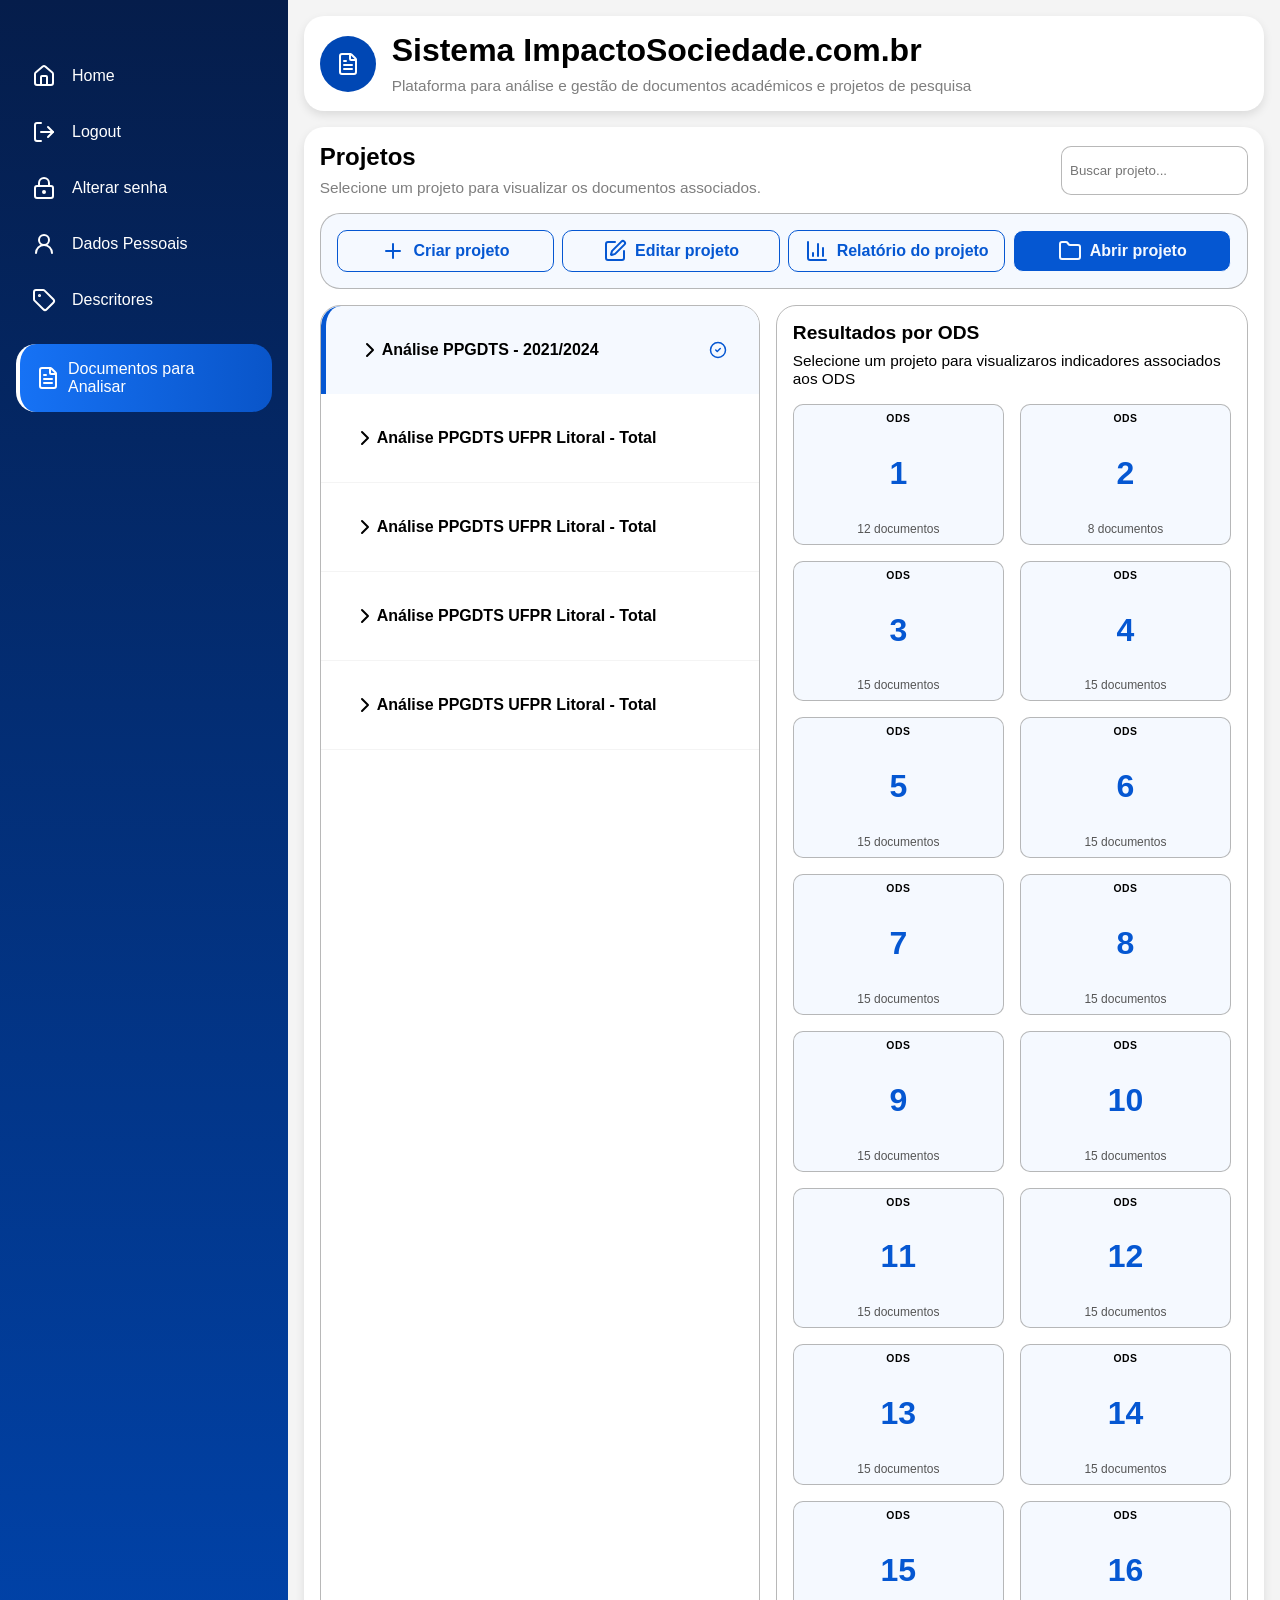
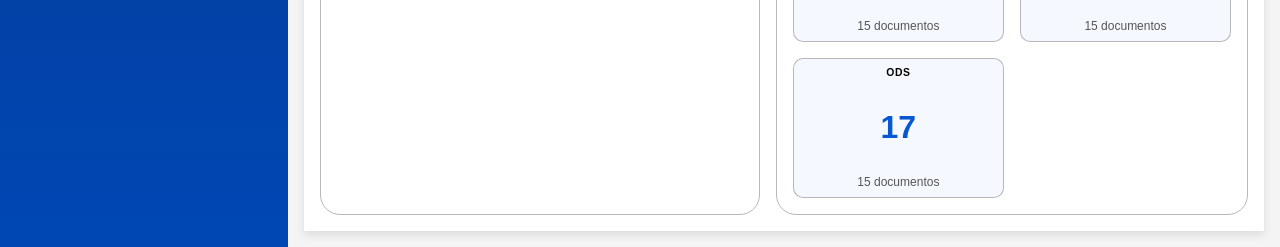
==== commit 40f803aa: "feat: finish the screens" ====
--- a/index.html
+++ b/index.html
@@ -1,5 +1,5 @@
 <!doctype html>
-<html lang="en">
+<html lang="pt-br">
 
 <head>
   <meta charset="UTF-8" />
@@ -83,7 +83,7 @@
   <main>
     <header>
       <div class="header-content">
-        <div class="logo-container">
+        <div class="logo-container logo">
           <svg xmlns="http://www.w3.org/2000/svg" width="24" height="24" viewBox="0 0 24 24" fill="none"
             stroke="currentColor" stroke-width="2" stroke-linecap="round" stroke-linejoin="round"
             class="lucide lucide-file-text-icon lucide-file-text">
@@ -116,20 +116,20 @@
       </div>
       <div class="actions-container">
         <div class="actions">
-          <button class="action">
+          <button class="action project-btn">
             <svg xmlns="http://www.w3.org/2000/svg" width="24" height="24" viewBox="0 0 24 24" fill="none"
               stroke="currentColor" stroke-width="2" stroke-linecap="round" stroke-linejoin="round"
               class="lucide lucide-plus-icon lucide-plus">
               <path d="M5 12h14" />
               <path d="M12 5v14" />
-            </svg>Criar projeto</button><button class="action">
+            </svg>Criar projeto</button><button class="action project-btn">
             <svg xmlns="http://www.w3.org/2000/svg" width="24" height="24" viewBox="0 0 24 24" fill="none"
               stroke="currentColor" stroke-width="2" stroke-linecap="round" stroke-linejoin="round"
               class="lucide lucide-square-pen-icon lucide-square-pen">
               <path d="M12 3H5a2 2 0 0 0-2 2v14a2 2 0 0 0 2 2h14a2 2 0 0 0 2-2v-7" />
               <path
                 d="M18.375 2.625a1 1 0 0 1 3 3l-9.013 9.014a2 2 0 0 1-.853.505l-2.873.84a.5.5 0 0 1-.62-.62l.84-2.873a2 2 0 0 1 .506-.852z" />
-            </svg>Editar projeto</button><button class="action">
+            </svg>Editar projeto</button><button class="action project-btn">
             <svg xmlns="http://www.w3.org/2000/svg" width="24" height="24" viewBox="0 0 24 24" fill="none"
               stroke="currentColor" stroke-width="2" stroke-linecap="round" stroke-linejoin="round"
               class="lucide lucide-chart-column-icon lucide-chart-column">
@@ -151,8 +151,21 @@
         <div class="analysis-container">
           <div class="details-container">
             <details class="selected">
-              <summary>
-                Análise PPGDTS - 2021/2024
+              <svg xmlns="http://www.w3.org/2000/svg" width="24" height="24" viewBox="0 0 24 24" fill="none"
+                stroke="currentColor" stroke-width="2" stroke-linecap="round" stroke-linejoin="round"
+                class="lucide lucide-arrow-right-icon lucide-arrow-right">
+                <path d="M5 12h14" />
+                <path d="m12 5 7 7-7 7" />
+              </svg>
+              <summary onclick="location.href='docs.html'">
+                <div class="summary-align-analysis">
+                  <svg xmlns="http://www.w3.org/2000/svg" width="24" height="24" viewBox="0 0 24 24" fill="none"
+                    stroke="currentColor" stroke-width="2" stroke-linecap="round" stroke-linejoin="round"
+                    class="lucide lucide-chevron-right-icon lucide-chevron-right">
+                    <path d="m9 18 6-6-6-6" />
+                  </svg>
+                  Análise PPGDTS - 2021/2024
+                </div>
                 <svg xmlns="http://www.w3.org/2000/svg" width="18" height="18" viewBox="0 0 24 24" fill="none"
                   stroke="currentColor" stroke-width="2" stroke-linecap="round" stroke-linejoin="round"
                   class="lucide lucide-circle-check icon-selected">
@@ -160,24 +173,60 @@
                   <path d="m9 12 2 2 4-4" />
                 </svg>
               </summary>
-              <p>Este texto aparece quando o usuário clica.</p>
             </details>
             <details>
-              <summary>Análise PPGDTS UFPR Litoral - Total</summary>
-              <p>Este texto aparece quando o usuário clica.</p>
+              <summary onclick="location.href='docs.html'">
+                <div class="summary-align-analysis">
+                  <svg xmlns="http://www.w3.org/2000/svg" width="24" height="24" viewBox="0 0 24 24" fill="none"
+                    stroke="currentColor" stroke-width="2" stroke-linecap="round" stroke-linejoin="round"
+                    class="lucide lucide-chevron-right-icon lucide-chevron-right">
+                    <path d="m9 18 6-6-6-6" />
+                  </svg>
+                  Análise PPGDTS UFPR Litoral - Total
+                </div>
+
+              </summary>
             </details>
             <details>
-              <summary>Análise PPGDTS UFPR Litoral - Total</summary>
-              <p>Este texto aparece quando o usuário clica.</p>
+              <summary onclick="location.href='docs.html'">
+                <div class="summary-align-analysis">
+                  <svg xmlns="http://www.w3.org/2000/svg" width="24" height="24" viewBox="0 0 24 24" fill="none"
+                    stroke="currentColor" stroke-width="2" stroke-linecap="round" stroke-linejoin="round"
+                    class="lucide lucide-chevron-right-icon lucide-chevron-right">
+                    <path d="m9 18 6-6-6-6" />
+                  </svg>
+                  Análise PPGDTS UFPR Litoral - Total
+                </div>
+
+              </summary>
             </details>
             <details>
-              <summary>Análise PPGDTS UFPR Litoral - Total</summary>
-              <p>Este texto aparece quando o usuário clica.</p>
+              <summary onclick="location.href='docs.html'">
+                <div class="summary-align-analysis">
+                  <svg xmlns="http://www.w3.org/2000/svg" width="24" height="24" viewBox="0 0 24 24" fill="none"
+                    stroke="currentColor" stroke-width="2" stroke-linecap="round" stroke-linejoin="round"
+                    class="lucide lucide-chevron-right-icon lucide-chevron-right">
+                    <path d="m9 18 6-6-6-6" />
+                  </svg>
+                  Análise PPGDTS UFPR Litoral - Total
+                </div>
+
+              </summary>
             </details>
             <details>
-              <summary>Análise PPGDTS UFPR Litoral - Total</summary>
-              <p>Este texto aparece quando o usuário clica.</p>
-            </details>
+              <summary onclick="location.href='docs.html'">
+                <div class="summary-align-analysis">
+                  <svg xmlns="http://www.w3.org/2000/svg" width="24" height="24" viewBox="0 0 24 24" fill="none"
+                    stroke="currentColor" stroke-width="2" stroke-linecap="round" stroke-linejoin="round"
+                    class="lucide lucide-chevron-right-icon lucide-chevron-right">
+                    <path d="m9 18 6-6-6-6" />
+                  </svg>
+                  Análise PPGDTS UFPR Litoral - Total
+                </div>
+
+              </summary>
+            </details>
+
           </div>
         </div>
         <div class="results-container">
--- a/css/global.css
+++ b/css/global.css
@@ -43,11 +43,11 @@
 }
 
 h2 {
-     font-size: clamp(1.3rem, 2vw, 1.5rem);
-}
-
-h3{
-     font-size: clamp(1.1rem, 2vw, 1.2rem);
+    font-size: clamp(1.3rem, 2vw, 1.5rem);
+}
+
+h3 {
+    font-size: clamp(1.1rem, 2vw, 1.2rem);
 }
 
 p {
@@ -111,12 +111,12 @@
     display: flex;
     align-items: center;
     gap: var(--space-sm);
-    padding: var(--space-md); 
+    padding: var(--space-md);
     border-left: 4px solid #fff;
     border-radius: 20px;
 }
 
-.to-analise-link > a{
+.to-analise-link>a {
     width: 80%;
 }
 
@@ -152,19 +152,22 @@
     min-width: 0;
 }
 
+.logo {
+    padding: var(--space-md);
+    border-radius: 50%;
+    display: flex;
+    align-items: center;
+    justify-content: center;
+    aspect-ratio: 1 / 1;
+    flex-shrink: 0;
+}
+
 .logo-container {
     background-color: var(--blue);
-    padding: var(--space-md);
-    border-radius: 50%;
-    display: flex;
-    align-items: center;
-    justify-content: center;
     color: #fff;
-    aspect-ratio: 1 / 1;
-    flex-shrink: 0;
-}
-
-.title-info-container{
+}
+
+.title-info-container {
     display: flex;
     flex-direction: column;
     gap: var(--space-sm);
@@ -179,6 +182,42 @@
     opacity: .5;
 }
 
+.action {
+    display: flex;
+    flex: 1;
+    align-items: center;
+    justify-content: center;
+    gap: var(--space-sm);
+    border-radius: 10px;
+    padding: var(--space-sm);
+    font-weight: bold;
+    transition: all 0.2s ease-in-out;
+    border: 1px solid;
+}
+
+.action:hover {
+    transform: scale(1.02);
+    background-color: var(--btn-blue);
+}
+
+@media (max-width: 1200px){
+    #search-docs-input, .filter-icon > svg{
+        width: 80%;
+    }
+}
+
+@media (max-width: 900px) {
+    .to-analyze-document-detils-container {
+        flex-direction: column;
+    }
+
+    .doc-container {
+        width: 100%;
+        flex-basis: auto;
+    }
+}
+
+
 @media (max-width: 768px) {
     .link-name {
         display: none;
@@ -196,11 +235,28 @@
     .analysis-container {
         width: 100% !important;
     }
-}
-
+
+}
+
+@media (max-width: 620px) {
+    .analysis-container {
+        width: 100% !important;
+    }
+
+    .analysis-container-f,
+    .analysis-content,
+    .analysis-desc {
+        flex-direction: column !important;
+        align-items: center;
+        justify-content: center;
+    }
+
+}
 
 @media (max-width: 580px) {
-    #search-projects, .to-analise-link {
+
+    #search-projects,
+    .to-analise-link {
         width: 100%;
     }
 
@@ -214,12 +270,32 @@
         text-align: center;
     }
 
-}
-
-@media (max-width: 460px){
-    .statistics{
+    .title-analysis{
+        text-align: center;
+    }
+
+    .detail{
+        flex-direction: column !important;
+        align-items: center;
+    }
+
+    .projects-title-container{
+        text-align: center;
+    }
+}
+
+@media (max-width: 460px) {
+    .statistics {
         grid-template-columns: repeat(auto-fit, minmax(100px, 1fr)) !important;
     }
+    #search-docs-input, .filter-icon > svg{
+        width: 80%;
+    }
+
+    .doc-container, .document-actions-container{
+        text-align: center;
+    }
+
 }
 
 @media (max-width: 425px) {
@@ -231,5 +307,5 @@
     .subtitle {
         text-align: center;
     }
-    
+
 }
--- a/css/style.css
+++ b/css/style.css
@@ -20,7 +20,7 @@
     min-height: 5vh;
     border-radius: 10px;
     border: var(--color-dark-grey) 1px solid;
-    padding: var(--space-sm);
+    padding: var(--space-md) var(--space-sm) var(--space-md) var(--space-sm);
 }
 
 .actions-container{
@@ -37,31 +37,22 @@
     padding: var(--space-md);
 }
 
-.action{
-    display: flex;
-    flex: 1;
-    align-items: center;
-    justify-content: center;
-    gap: var(--space-sm);
+.project-btn{
     border: var(--btn-blue) 1px solid;
     border-radius: 10px;
     background-color: var(--actions-bkg-blue);
-    padding: var(--space-sm);
-    font-weight: bold;
-    transition: all 0.2s ease-in-out;
-}
-
-.action > svg, .action{
-    color: var(--btn-blue);
-}
-
-.action:hover{
-    transform: scale(1.02);
+}
+
+.project-btn > svg, .action{
+    color: var(--btn-blue);
+}
+
+.project-btn:hover{
     background-color: var(--btn-blue);
     color:  var(--actions-bkg-blue);
 }
 
-.action:hover > svg {
+.project-btn:hover > svg {
     color:  var(--actions-bkg-blue);
 }
 
@@ -88,10 +79,12 @@
     display: flex;
     justify-content: space-between;
     gap: var(--space-md);
+    width: 100%;
 }
 
 .analysis-container{
     display: flex;
+    flex: 0.5;
     flex-direction: column;
     border: 1px solid var(--color-dark-grey);
     border-radius: 20px;
@@ -102,6 +95,10 @@
 .details-container{
     display: flex;
     flex-direction: column;
+}
+.summary-align-analysis{
+    display: flex;
+    align-items: center;
 }
 
 details > summary {
@@ -115,25 +112,6 @@
     border-bottom: 1px solid var(--color-grey);
 }
 
-details > summary::-webkit-details-marker {
-    display: none;
-}
-
-details > summary::before {
-    content: '';
-    display: inline-block;
-    width: 0;
-    height: 0;
-    border-top: 5px solid transparent;
-    border-bottom: 5px solid transparent;
-    border-left: 7px solid currentColor;
-    flex-shrink: 0;
-    transition: transform 0.2s;
-}
-
-details[open] > summary::before {
-    transform: rotate(90deg);
-}
 
 details.selected > summary {
     background-color: var(--actions-bkg-blue);
@@ -147,9 +125,6 @@
     color: var(--btn-blue);
 }
 
-details.selected > summary::before {
-    display: none;
-}
 
 details > p {
     padding: var(--space-sm) var(--space-md);
@@ -176,7 +151,7 @@
 }
 
 .card-statistics {
-    aspect-ratio: 5/3;
+    aspect-ratio: 6/4;
     display: flex;
     flex-direction: column;
     align-items: center;
@@ -203,7 +178,6 @@
     color: #000 !important;
     font-size: 0.65rem;
     font-weight: bold;
-    text-transform: uppercase;
     letter-spacing: 0.05em;
     color: var(--btn-blue);
 }
@@ -222,7 +196,7 @@
 }
 
 .results-container {
-    flex: 1;
+    flex: 0.5;
     min-width: 0;
     border: 1px solid var(--color-dark-grey);
     padding: var(--space-md);
